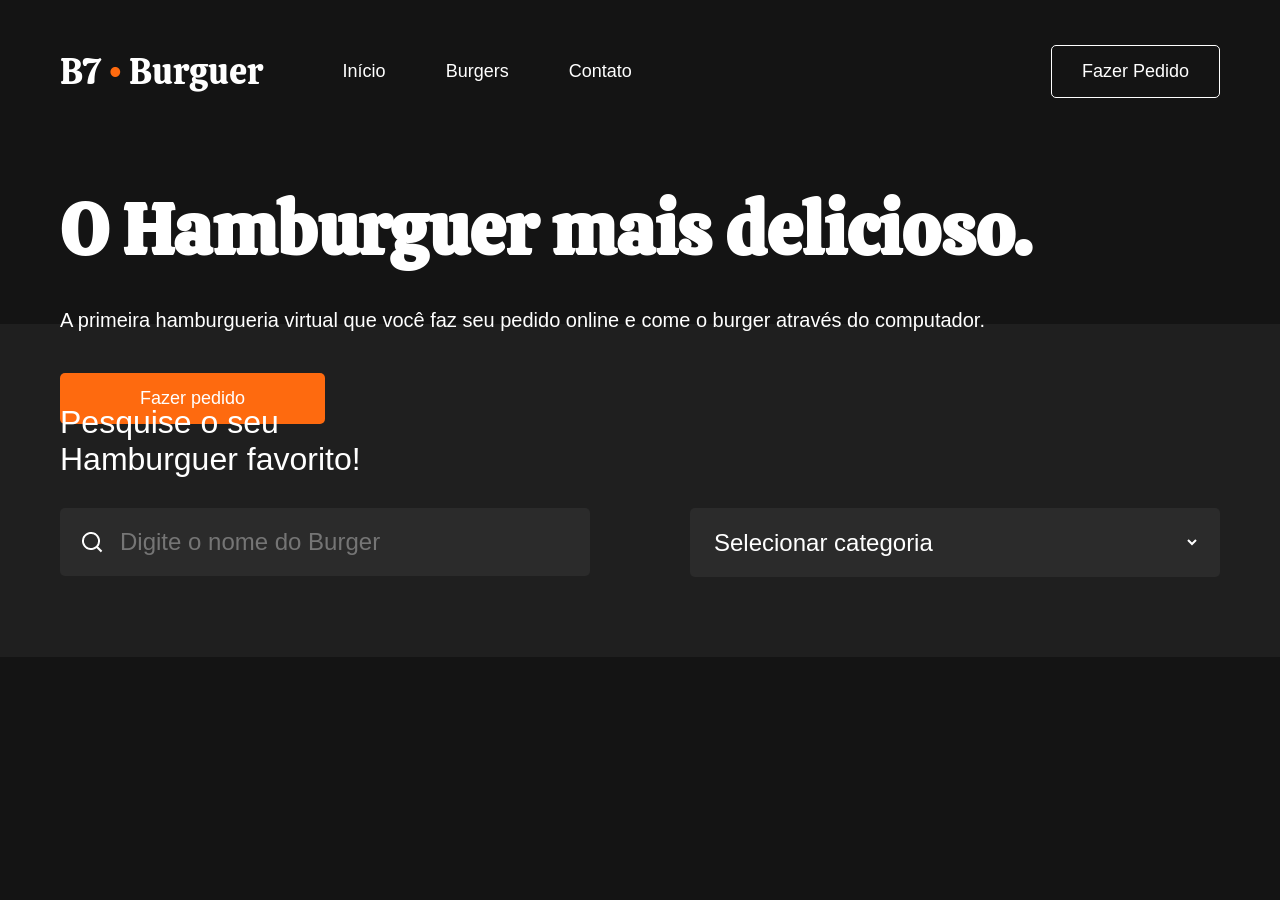
==== index.html @ 29f70963 "upgrade simples" ====
<!DOCTYPE html>
<html lang="pt-br">
<head>
    <meta charset="UTF-8">
    <meta name="viewport" content="width=device-width, initial-scale=1.0">
    <title>Projeto B7 Burguer</title>
    <link rel="stylesheet" href="/assets/style.css">
</head>
<body>
    <header>
        <div class="container">
            <div class="logo">
                <a href="">B7 <span>•</span> Burguer</a>
            </div>
            <nav>
                <ul class="leftside">
                    <li><a href="">Início</a></li>
                    <li><a href="">Burgers</a></li>
                    <li><a href="">Contato</a></li>
                </ul>
                <div class="rigthside">
                    <a href="" class="button">Fazer Pedido</a>
                </div>
            </nav>
            <div class="menu">
                <div class="menu-icon">
                    <div></div>
                    <div></div>
                    <div></div>
                </div>
            </div>
        </div>
    </header>
    <section class="hero">
        <div class="container">
            <div class="leftside">
                <h1>O Hamburguer mais delicioso.</h1>
                <p>A primeira hamburgueria virtual que você faz seu pedido online e come o burger através do computador.</p>
                <a href="" class="button">Fazer pedido</a>
            </div>
            <div class="rigthside">
                <img src="./heroBurger.png" alt="">
            </div>
        </div>
    </section>
    <section class="search">
        <div class="container">
            <div class="title">Pesquise o seu <br> Hamburguer favorito!</div>
            <div class="sides">
                <div class="leftside">
                    <input type="search" placeholder="Digite o nome do Burger">
                </div>
                <div class="rigthside">
                    <select>
                        <option value="">Selecionar categoria</option>
                        <option value="burgers">Burgers</option>
                        <option value="pizza">Pizza</option>
                        <option value="vegetariano">Vegetariano</option>
                        <option value="kids">Kids</option>
                    </select>
                </div>
            </div>
        </div>
    </section>
</body>
</html>
---- assets/style.css ----
@import url('https://fonts.googleapis.com/css2?family=Calistoga&family=Inter:ital,opsz,wght@0,14..32,100..900;1,14..32,100..900&display=swap');

* {
    font-family: Arial, Helvetica, sans-serif;
    margin: 0;
    padding: 0;
    list-style: none;
    box-sizing: border-box;
}
body {
    font-family: 'Inter';
    font-size: 18px;
    background-color: #141414;
    color: white;

}

.container {
    width: 100%;
    margin: auto;
    max-width: 1200px;
    padding: 0 20px;
}

.logo a {
    font-family: 'Calistoga';
    font-size: 36px;
    color: white;
    text-decoration: none;
}

.logo a span {
    color: #FE6A0F;
}

/* HEADER */

header .container {
    display: flex;
    align-items: center;
    padding-top: 45px;
    padding-bottom: 45px;
    gap: 50px;
}

header nav {
    flex: 1;
    align-items: center;
    display: flex;
}

header nav .leftside {
    display: flex;
    flex: 1;
}

header nav li {
    margin: 0 30px;
}

header nav li a {
    color: #FFF;
    text-decoration: none;

}

header nav li a:hover {
    color: #999;
}

header nav .button {
    color: white;
    display: block;
    border: 1px solid white;
    padding: 15px 30px;
    border-radius: 5px;
    text-decoration: none;
}

header nav .button:hover {
    color: #999;
    border-color: #999;
}

header .menu {
    display: none;
    flex: 1;
    justify-content: flex-end;
}

header .menu-icon {
    width: 32px;
    height: 32px;
    display: flex;
    flex-direction: column;
    justify-content: space-between;
    cursor: pointer;
}

header .menu-icon div {
    height: 6px;
    background-color: white;
}

/* HERO */
.hero .container {
    display: flex;
}

.hero.leftside,
.hero .rigthside {
    flex: 1;
}

.her .leftside {
    padding-bottom: 150px;
}
.hero .rigthside {
    text-align: center;
}
.hero .rigthside img {
    width: auto;
    height: 600px;
}

.hero h1 {
    font-family: 'Calistoga';
    font-size: 72px;
    line-height: 74px;
    margin-top: 50px;
}
.hero p {
    font-size: 20px;
    line-height: 26px;
    margin: 40px 0;
}

.hero .button {
    display: inline-block;
    background-color: #FE6A0F;
    font-weight: 500;
    color: white;
    padding: 15px 80px;
    border-radius: 5px;
    text-decoration: none;
}

.hero .button:hover {
    opacity: 0.8;
}

/* SEARCH */

.search {
    background-color: #1F1F1F;
    padding: 80px 0;
    margin-top: -100px;
}

.search .title {
    font-size: 32px;
    font-weight: 500;
}

.search .sides {
    display: flex;
    margin-top: 30px;
    gap: 100px;
}

.search .leftside,
.search .rigthside {
    flex: 1;
}

.search input,
.search select {
    width: 100%;
    background-color: #2B2B2B;
    color: white;
    font-size: 24px;
    outline: none;
    padding: 20px;
    border: 0;
    border-radius: 5px;
}

.search input {
    background-image: url(./searchIcon.png);
    background-repeat: no-repeat;
    background-position: 20px center;
    padding-left: 60px;
}

.search select {
    border-right: 20px solid transparent;
}

@media (max-width: 820px) {
    header nav {
        display: none;
    }
    header .menu {
        display: flex;
    }

    .hero .container {
        flex-direction: column;
    }
    .hero .leftside {
        text-align: center;
        padding-bottom: 40px;
    }
    .hero .rigthside {
        padding-bottom: 50px;
    }
    .hero .rigthside img {
        height: 300px;
    }
    .hero h1 {
        font-size: 44px;
        line-height: 50px;
    }

    .search {
        padding-bottom: 30px;
    }

    .search .title {
        text-align: center;
    }

    .search .sides {
        flex-direction: column;
        gap: 20px;
    }
}
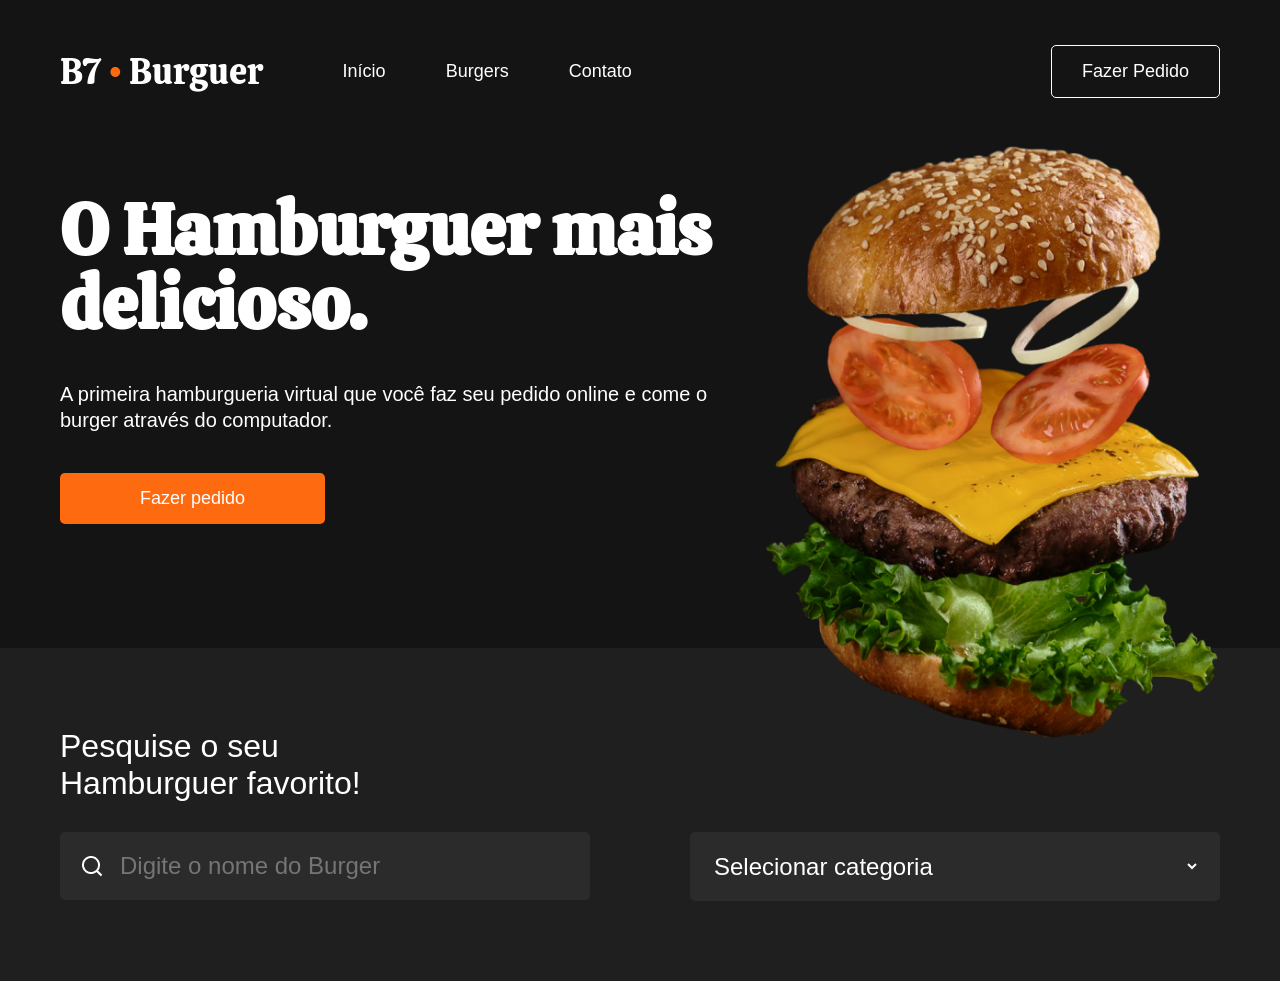
==== commit 5fe7c222: "subindo no git" ====
--- a/index.html
+++ b/index.html
@@ -4,7 +4,7 @@
     <meta charset="UTF-8">
     <meta name="viewport" content="width=device-width, initial-scale=1.0">
     <title>Projeto B7 Burguer</title>
-    <link rel="stylesheet" href="/assets/style.css">
+    <link rel="stylesheet" href="./assets/style.css">
 </head>
 <body>
     <header>
@@ -39,7 +39,7 @@
                 <a href="" class="button">Fazer pedido</a>
             </div>
             <div class="rigthside">
-                <img src="./heroBurger.png" alt="">
+                <img src="/assets/heroBurger.png" alt="">
             </div>
         </div>
     </section>
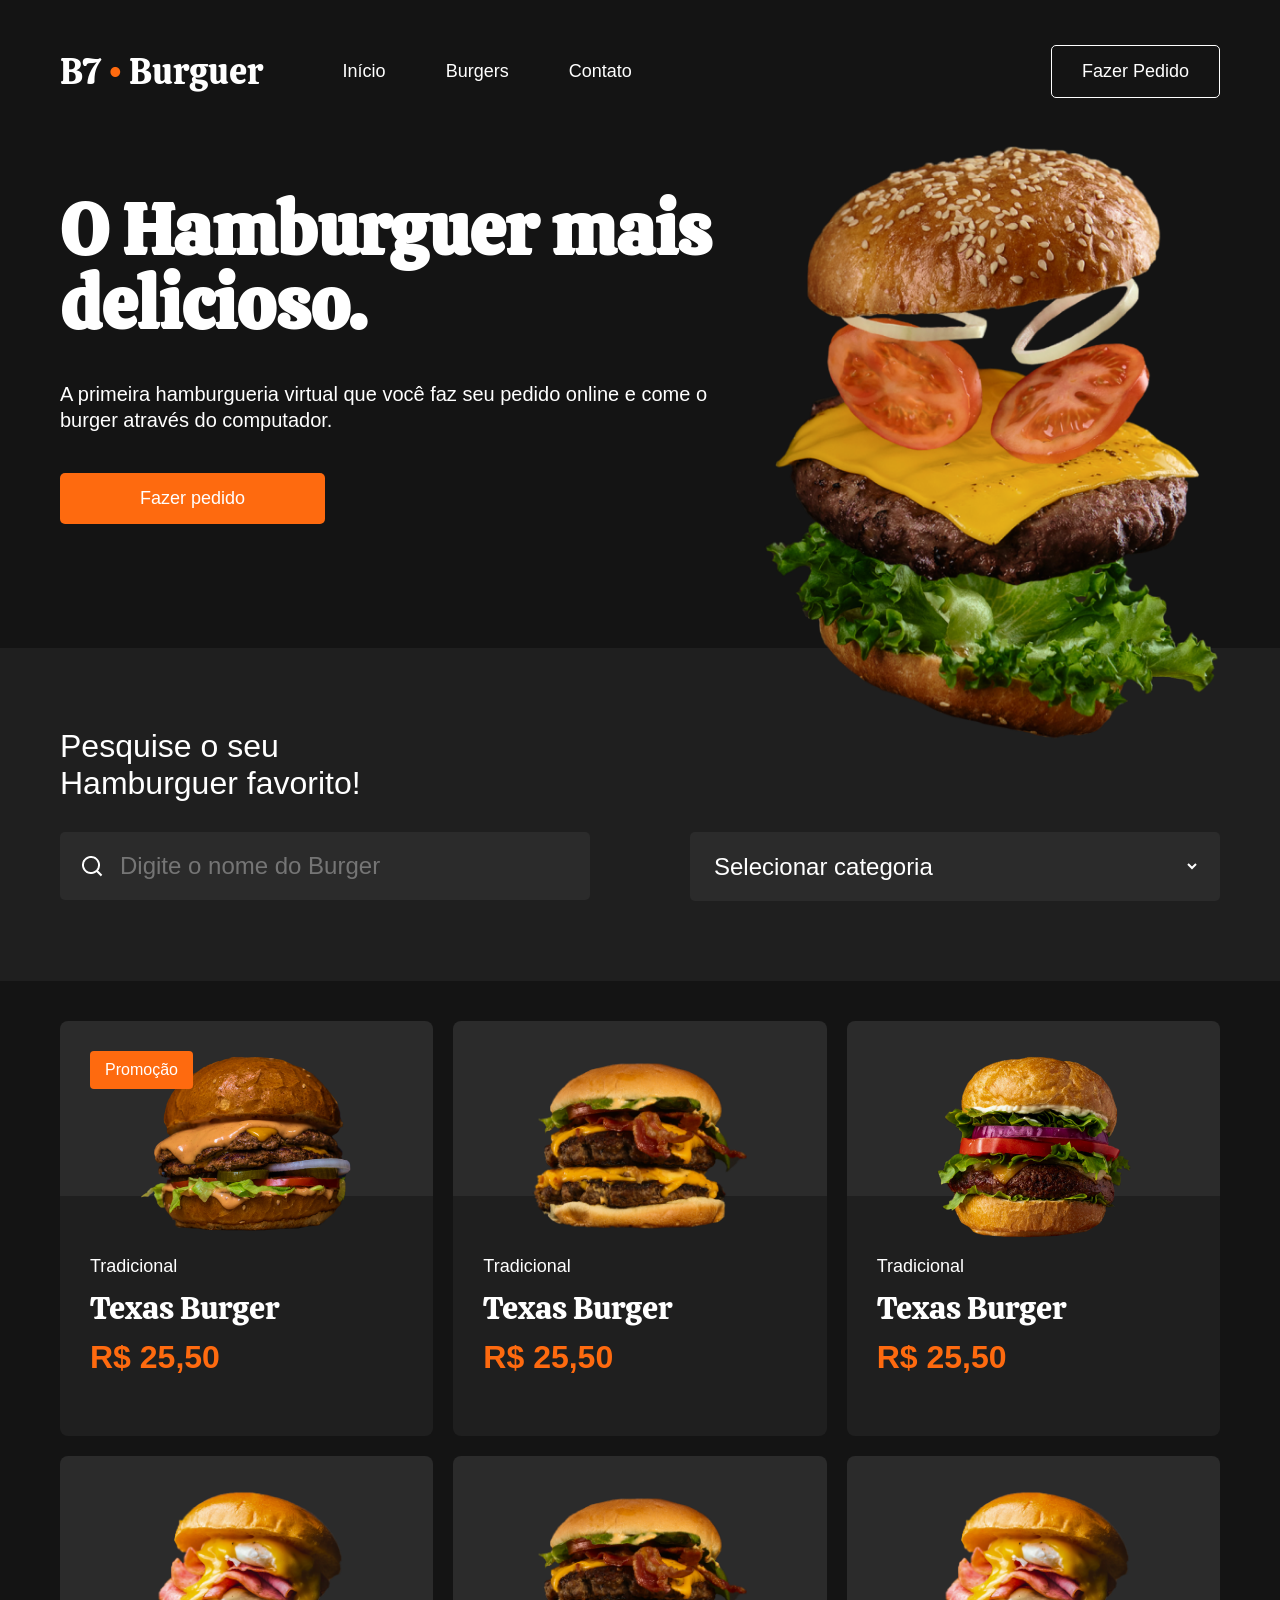
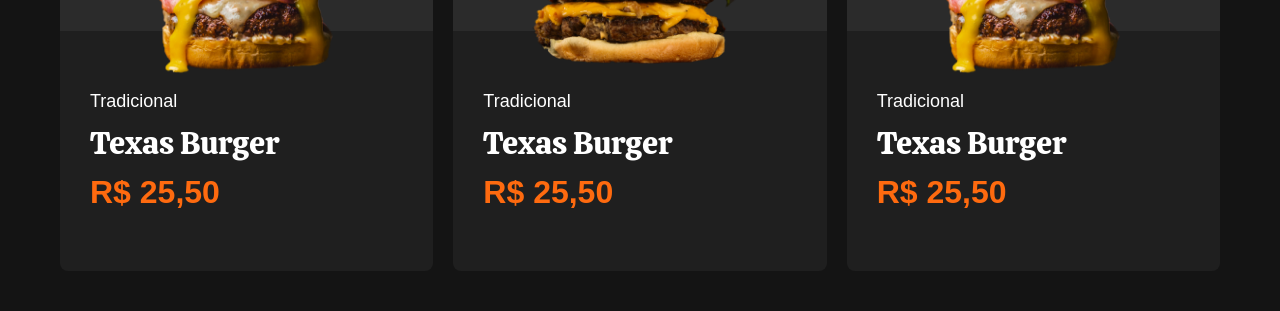
==== commit 57a79648: "Quase finalizando" ====
--- a/index.html
+++ b/index.html
@@ -39,7 +39,7 @@
                 <a href="" class="button">Fazer pedido</a>
             </div>
             <div class="rigthside">
-                <img src="/assets/heroBurger.png" alt="">
+                <img src="./assets/heroBurger.png" alt="">
             </div>
         </div>
     </section>
@@ -62,5 +62,72 @@
             </div>
         </div>
     </section>
+    <main>
+        <div class="container">
+            <div class="products-grid">
+                <a href="" class="product-item">
+                    <div class="warning">Promoção</div>
+                    <div class="photo">
+                        <img src="/assets/burgers/burger1.png" alt="">
+                    </div>
+                    <div class="info">
+                        <div class="product-category">Tradicional</div>
+                        <div class="product-name">Texas Burger</div>
+                        <div class="product-price">R$ 25,50</div>
+                    </div>
+                </a>
+                <a href="" class="product-item">
+                    <div class="photo">
+                        <img src="/assets/burgers/burger2.png" alt="">
+                    </div>
+                    <div class="info">
+                        <div class="product-category">Tradicional</div>
+                        <div class="product-name">Texas Burger</div>
+                        <div class="product-price">R$ 25,50</div>
+                    </div>
+                </a>
+                <a href="" class="product-item">
+                    <div class="photo">
+                        <img src="/assets/burgers/burger3.png" alt="">
+                    </div>
+                    <div class="info">
+                        <div class="product-category">Tradicional</div>
+                        <div class="product-name">Texas Burger</div>
+                        <div class="product-price">R$ 25,50</div>
+                    </div>
+                </a>
+                <a href="" class="product-item">
+                    <div class="photo">
+                        <img src="/assets/burgers/burger4.png" alt="">
+                    </div>
+                    <div class="info">
+                        <div class="product-category">Tradicional</div>
+                        <div class="product-name">Texas Burger</div>
+                        <div class="product-price">R$ 25,50</div>
+                    </div>
+                </a>
+                <a href="" class="product-item">
+                    <div class="photo">
+                        <img src="/assets/burgers/burger2.png" alt="">
+                    </div>
+                    <div class="info">
+                        <div class="product-category">Tradicional</div>
+                        <div class="product-name">Texas Burger</div>
+                        <div class="product-price">R$ 25,50</div>
+                    </div>
+                </a>
+                <a href="" class="product-item">
+                    <div class="photo">
+                        <img src="/assets/burgers/burger4.png" alt="">
+                    </div>
+                    <div class="info">
+                        <div class="product-category">Tradicional</div>
+                        <div class="product-name">Texas Burger</div>
+                        <div class="product-price">R$ 25,50</div>
+                    </div>
+                </a>
+            </div>
+        </div>
+    </main>
 </body>
 </html>
--- a/assets/style.css
+++ b/assets/style.css
@@ -196,6 +196,74 @@
     border-right: 20px solid transparent;
 }
 
+/* PRODUCTS */
+
+.products-grid {
+    display: grid;
+    grid-template-columns: repeat(3, 1fr);
+    gap: 20px;
+    margin: 40px 0;
+}
+
+.product-item {
+    display: block;
+    border-radius: 8px;
+    overflow: hidden;
+    text-decoration: none;
+    position: relative;
+}
+
+.product-item:hover {
+    opacity: 0.8;
+}
+
+.product-item .warning {
+    position: absolute;
+    top: 30px;
+    left: 30px;
+    background-color: #FE6A0F;
+    font-size: 16px;
+    font-weight: 500;
+    color: #FFF;
+    padding: 10px 15px;
+    border-radius: 4px;
+}
+
+.product-item .photo {
+    text-align: center;
+    background-color: #2B2B2B;
+    padding-top: 30px;
+}
+
+.product-item .photo img {
+    max-width: 100%;
+}
+
+.product-item .info {
+    background-color: #1F1F1F;
+    padding: 60px 30px;
+    margin-top: -50px;
+}
+
+.product-item .product-category {
+    color: #FFF;
+    font-size: 18px;
+    font-weight: 500;
+}
+
+.product-item .product-name {
+    font-family: 'Calistoga';
+    font-size: 32px;
+    color: #FFF;
+    margin: 10px 0;
+}
+
+.product-item .product-price {
+    font-size: 32px;
+    font-weight: bold;
+    color: #FE6A0F;
+}
+
 @media (max-width: 820px) {
     header nav {
         display: none;
@@ -234,4 +302,14 @@
         flex-direction: column;
         gap: 20px;
     }
-}
+
+    .products-grid {
+        grid-template-columns: repeat(2,1fr);
+    }
+}
+
+@media (max-width: 500px) {
+    .products-grid {
+        grid-template-columns: 1fr;
+    }
+}
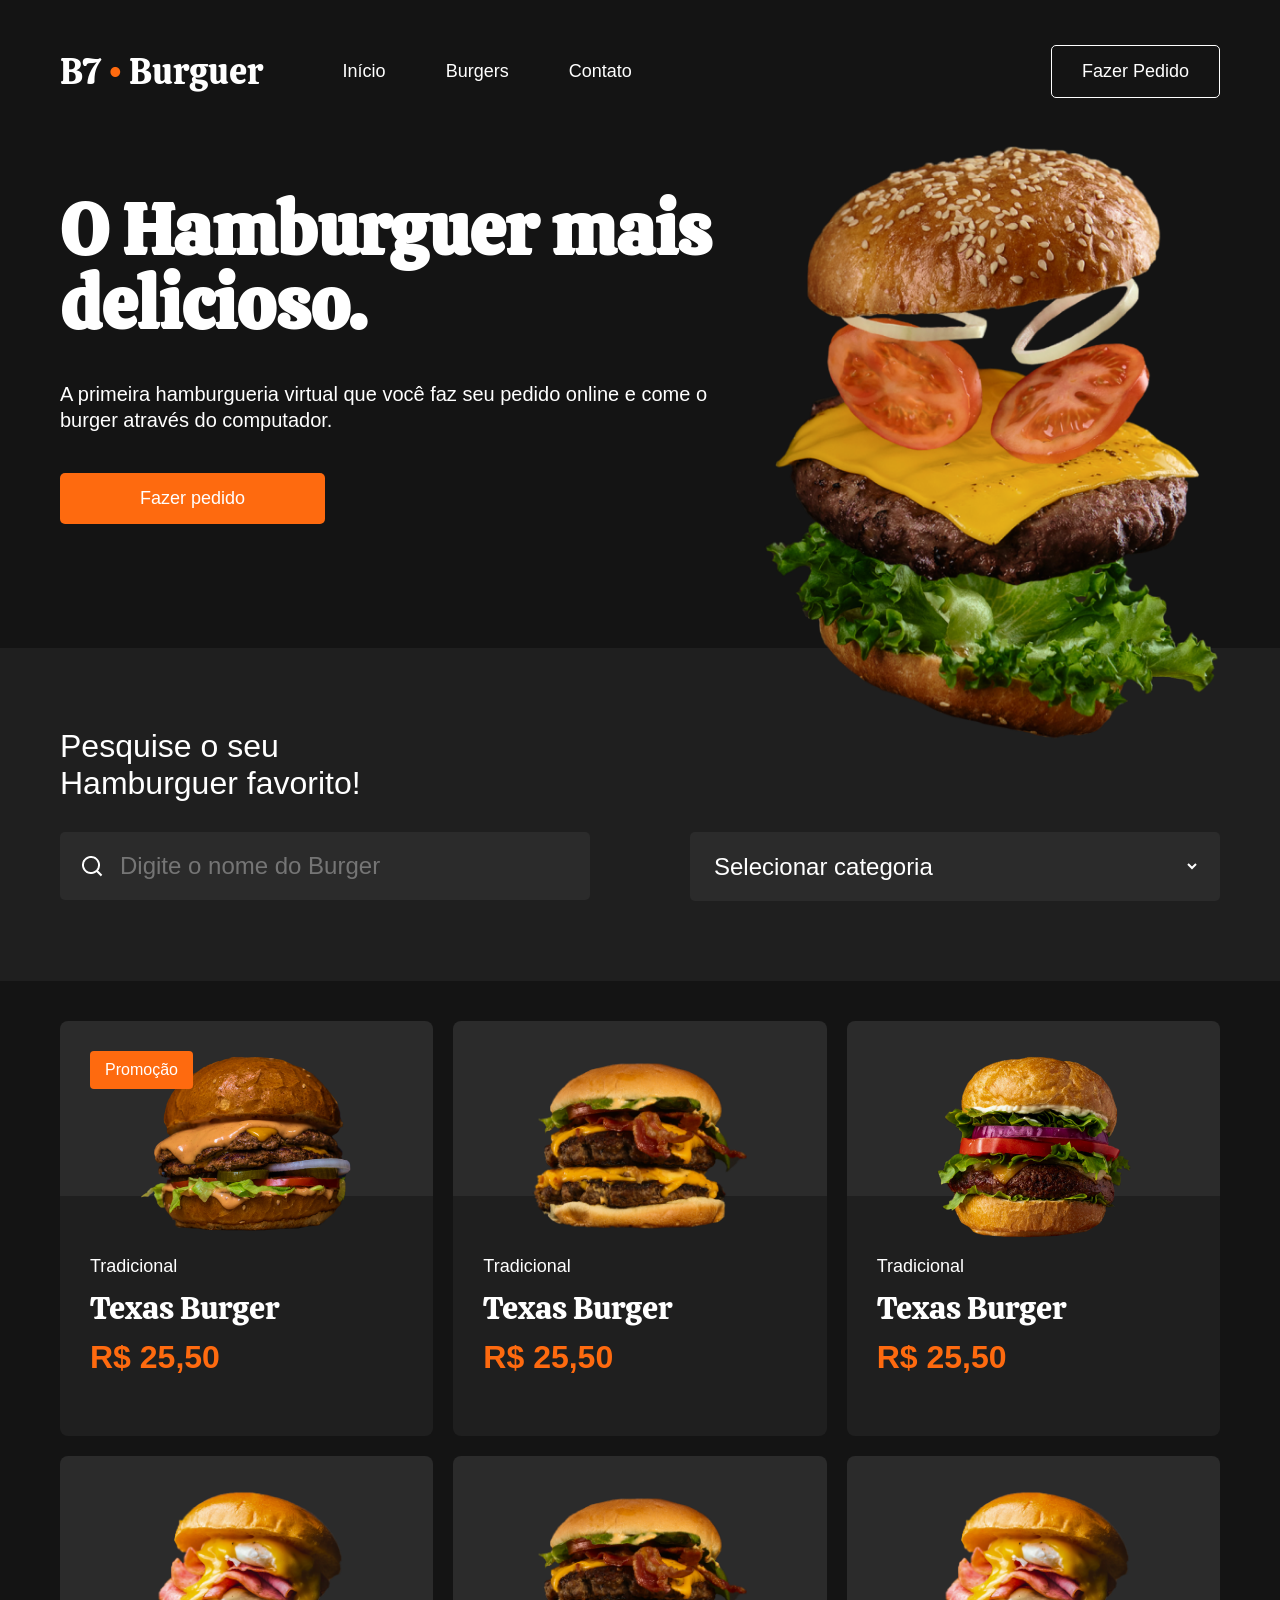
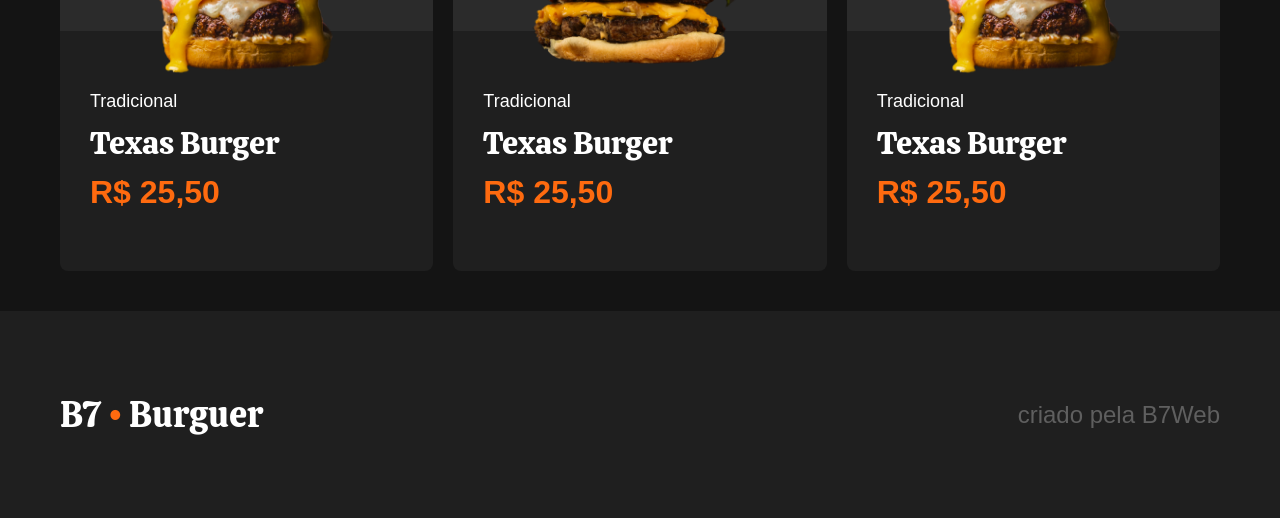
==== commit cb6348f8: "Final" ====
--- a/index.html
+++ b/index.html
@@ -129,5 +129,13 @@
             </div>
         </div>
     </main>
+    <footer>
+        <div class="container">
+            <div class="logo">
+                <a href="">B7 <span>•</span> Burguer</a>
+            </div>
+            <div class="copyrigths"> criado pela <a href="">B7Web</a></div>
+        </div>
+    </footer>
 </body>
 </html>
--- a/assets/style.css
+++ b/assets/style.css
@@ -264,6 +264,33 @@
     color: #FE6A0F;
 }
 
+/* FOOTER */
+footer {
+    background-color: #1F1F1F;
+    color: #5F5F5F;
+}
+footer .container {
+    padding-top: 80px;
+    padding-bottom: 80px;
+    display: flex;
+    justify-content: space-between;
+    align-items: center;
+}
+
+footer .copyrigths {
+    font-size: 24px;
+    color: #5F5F5F;
+}
+
+footer .copyrigths a {
+    color: #5F5F5F;
+    text-decoration: none;
+}
+
+footer .copyrigths a:hover {
+    text-decoration: underline;
+}
+
 @media (max-width: 820px) {
     header nav {
         display: none;
@@ -306,6 +333,11 @@
     .products-grid {
         grid-template-columns: repeat(2,1fr);
     }
+
+    footer .container {
+        flex-direction: column;
+        gap: 20px;
+    }
 }
 
 @media (max-width: 500px) {
